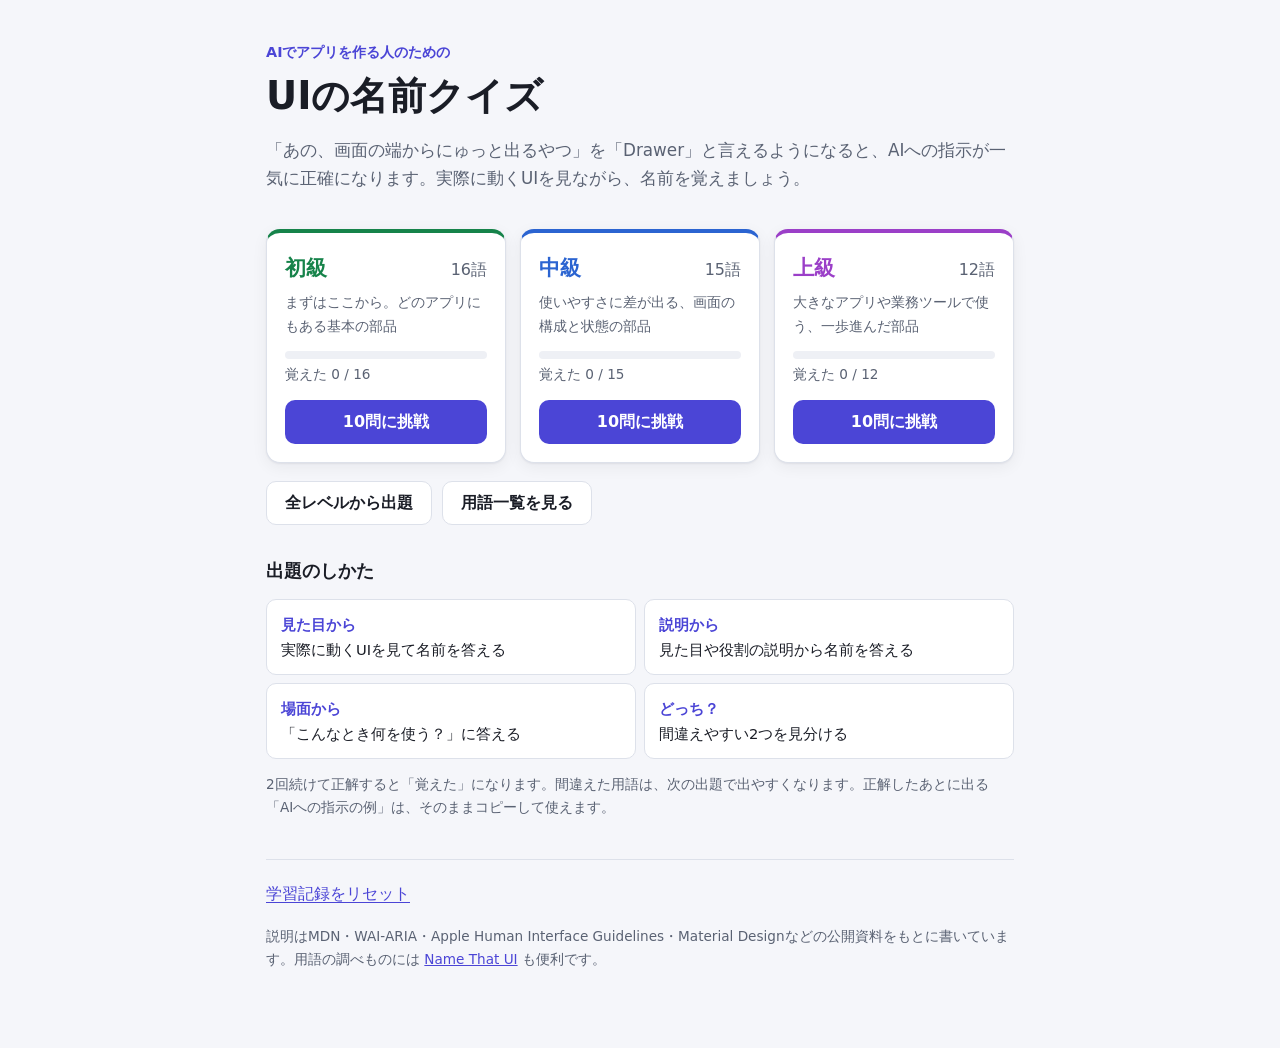
==== index.html @ 03ae0897 "Add root page that redirects to the quiz for GitHub Pages Co-Authored-By: Claude Opus 5.5 <noreply@a" ====
<!doctype html>
<html lang="ja">
  <head>
    <meta charset="utf-8">
    <title>UIの名前クイズ</title>
    <!-- GitHub Pages でリポジトリのトップを開いたときに、クイズへ移動する -->
    <meta http-equiv="refresh" content="0; url=ui-quiz/">
    <link rel="canonical" href="ui-quiz/">
  </head>
  <body>
    <p><a href="ui-quiz/">UIの名前クイズを開く</a></p>
  </body>
</html>
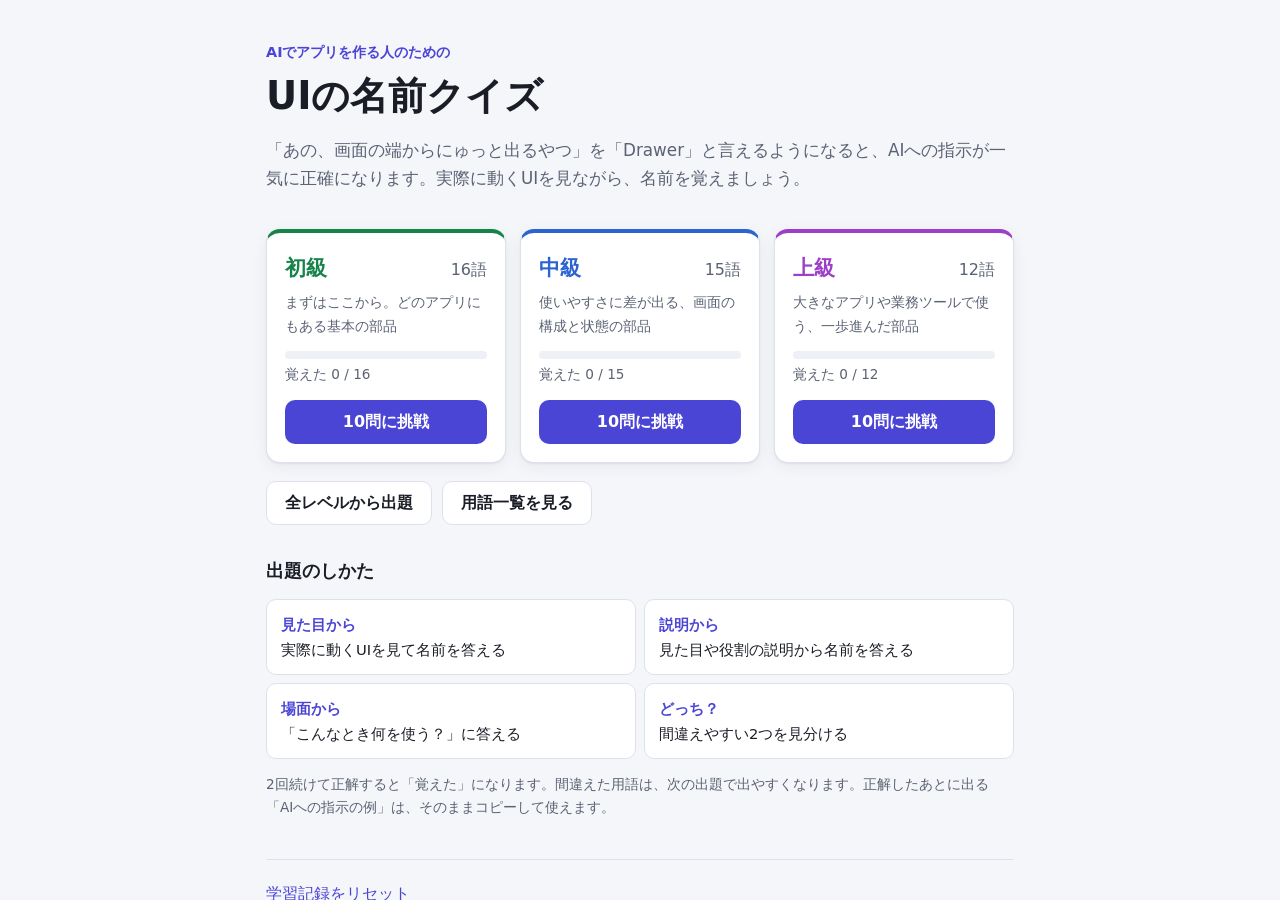
==== commit e0a35ee5: "Make the quiz easier to find in search and share on social media - Static "UI用語集" in index.html with" ====
--- a/index.html
+++ b/index.html
@@ -5,7 +5,7 @@
     <title>UIの名前クイズ</title>
     <!-- GitHub Pages でリポジトリのトップを開いたときに、クイズへ移動する -->
     <meta http-equiv="refresh" content="0; url=ui-quiz/">
-    <link rel="canonical" href="ui-quiz/">
+    <link rel="canonical" href="https://getittraversable.github.io/desktop-tutorial/ui-quiz/">
   </head>
   <body>
     <p><a href="ui-quiz/">UIの名前クイズを開く</a></p>
